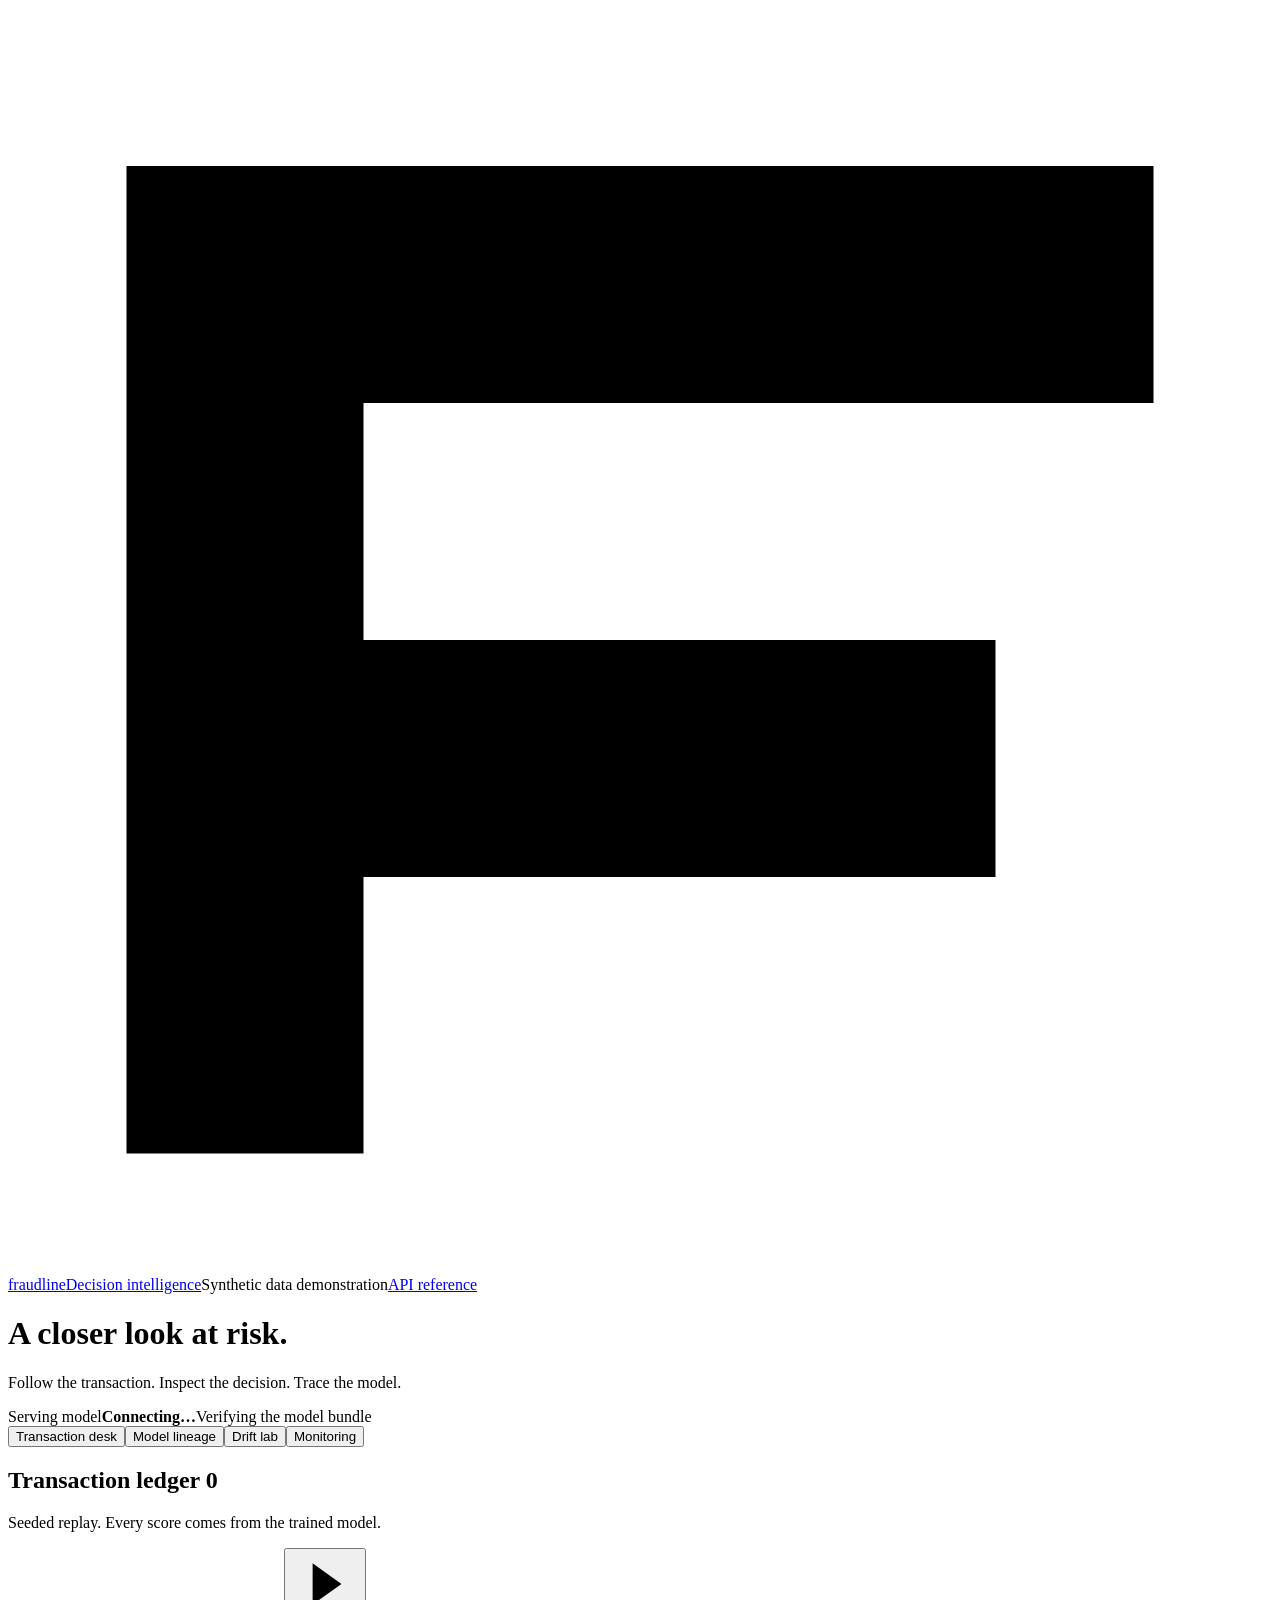
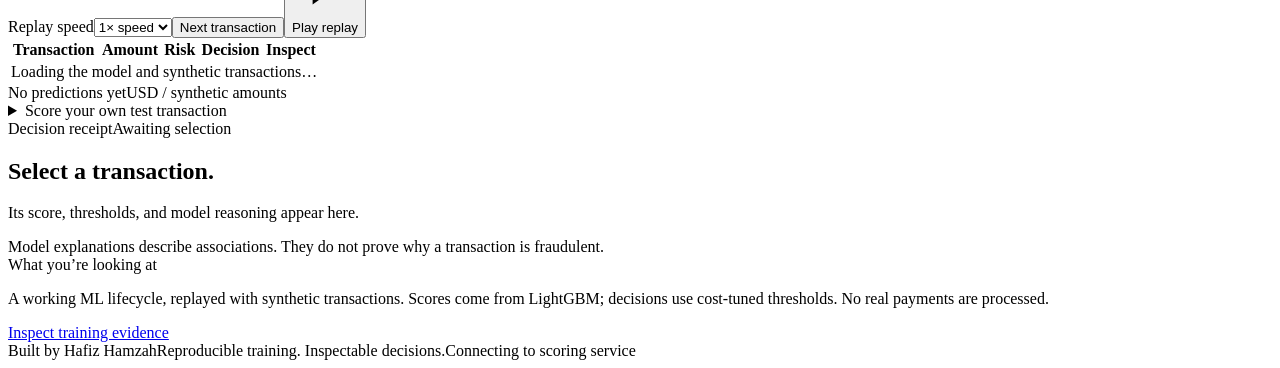
==== fraudline/web/index.html @ ee2d5711 "Build Fraudline fraud detection lifecycle and investigation desk" ====
<!doctype html>
<html lang="en"><head><meta charset="UTF-8"><meta name="viewport" content="width=device-width,initial-scale=1"><meta name="description" content="Fraudline — a synthetic fraud detection and MLOps investigation desk."><title>Fraudline — Transaction desk</title><link rel="stylesheet" href="/assets/style.css"><script src="/assets/app.js" defer></script></head>
<body><header class="masthead"><a class="wordmark" href="/" aria-label="Fraudline home"><svg viewBox="0 0 32 32" aria-hidden="true"><path d="M3 4h26v6H9v6h16v6H9v7H3z"/></svg>fraudline<span>Decision intelligence</span></a><span class="environment">Synthetic data demonstration</span><a href="/docs" class="api-link">API reference</a></header>
<main class="shell"><div class="intro"><div><h1>A closer look at risk.</h1><p>Follow the transaction. Inspect the decision. Trace the model.</p></div><div class="model-stamp"><span>Serving model</span><strong id="model-version">Connecting…</strong><span id="model-source">Verifying the model bundle</span></div></div>
<nav class="tabs" aria-label="Workspace"><button aria-current="page" data-view="desk">Transaction desk</button><button data-view="models">Model lineage</button><button data-view="drift">Drift lab</button><button data-view="monitoring">Monitoring</button></nav>
<div id="notice" role="status" aria-live="polite" hidden></div>
<section id="desk" class="view"><div class="desk-top"><div><h2>Transaction ledger <span id="ledger-count">0</span></h2><p>Seeded replay. Every score comes from the trained model.</p></div><div class="replay-controls"><label class="speed-label">Replay speed<select id="speed"><option value="1600">1× speed</option><option value="800">2× speed</option></select></label><button id="step" class="secondary">Next transaction</button><button id="play" class="primary"><svg viewBox="0 0 16 16" aria-hidden="true"><path d="m5 3 7 5-7 5z"/></svg><span>Play replay</span></button></div></div>
<div class="desk-grid"><div class="ledger-column"><div class="ledger-scroll"><table class="ledger"><thead><tr><th>Transaction</th><th>Amount</th><th>Risk</th><th>Decision</th><th><span class="sr-only">Inspect</span></th></tr></thead><tbody id="transactions"><tr><td colspan="5" class="empty">Loading the model and synthetic transactions…</td></tr></tbody></table></div><div class="ledger-foot"><span id="observed">No predictions yet</span><span>USD / synthetic amounts</span></div>
<details class="manual"><summary>Score your own test transaction</summary><form id="score-form"><p>Use illustrative values only. No card numbers or personal information.</p><div class="form-grid"><label>Amount (USD)<input name="amount" type="number" min="0.01" max="1000000" step="0.01" value="249" required></label><label>Distance<input name="distance" type="number" min="0" max="100000" step="0.1" value="280"></label><label>Product<select name="product"><option>W</option><option>C</option><option>R</option><option>H</option><option>S</option></select></label><label>Card network<select name="network"><option>visa</option><option>mastercard</option><option>american express</option><option>discover</option><option>unknown</option></select></label><label>Card type<select name="card_type"><option>debit</option><option>credit</option><option>unknown</option></select></label><label>Hour of day<input name="hour" type="number" min="0" max="23" value="2" required></label></div><label class="checkbox"><input name="identity" type="checkbox" checked>Identity information available</label><button class="primary" type="submit">Score transaction</button><p id="form-error" role="alert"></p></form></details></div>
<aside class="receipt" aria-label="Selected transaction decision"><div class="receipt-head"><span>Decision receipt</span><span id="receipt-number">Awaiting selection</span></div><div id="receipt-content"><h2>Select a transaction.</h2><p>Its score, thresholds, and model reasoning appear here.</p></div><div class="receipt-note">Model explanations describe associations. They do not prove why a transaction is fraudulent.</div></aside></div>
<div class="desk-context"><span class="context-title">What you’re looking at</span><p>A working ML lifecycle, replayed with synthetic transactions. Scores come from LightGBM; decisions use cost-tuned thresholds. No real payments are processed.</p><a href="#" id="lineage-link">Inspect training evidence</a></div></section>
<section id="models" class="view" hidden><div class="section-title"><h2>The evidence behind the model.</h2><p>Actual training artifacts, chronological evaluation, and promotion history.</p></div><div id="model-content" class="evidence-layout"><p>Loading training evidence…</p></div></section>
<section id="drift" class="view" hidden><div class="section-title"><h2>When the pattern changes.</h2><p>Compare an independent synthetic sample with an intentionally shifted one.</p></div><div class="scenario-controls"><button class="primary" data-scenario="reference" aria-pressed="true">Reference scenario</button><button class="secondary" data-scenario="shifted" aria-pressed="false">Inject synthetic drift</button></div><div id="drift-content" class="drift-layout"><p>Loading computed drift reports…</p></div><p class="footnote">These are precomputed demonstration reports. This control does not retrain or promote a model.</p></section>
<section id="monitoring" class="view" hidden><div class="section-title"><h2>Watch the service, not just the score.</h2><p>Scheduled monitoring uses recorded requests. Delayed labels establish performance.</p></div><button id="refresh-monitoring" class="secondary">Refresh report</button><div id="monitoring-content" class="monitoring-content"></div><a class="text-link" href="/metrics">Open Prometheus metrics</a></section>
</main><footer><span>Built by Hafiz Hamzah</span><span>Reproducible training. Inspectable decisions.</span><span id="connection">Connecting to scoring service</span></footer><noscript><p class="no-script">JavaScript is required for interactive scoring. The API is available at /docs.</p></noscript></body></html>
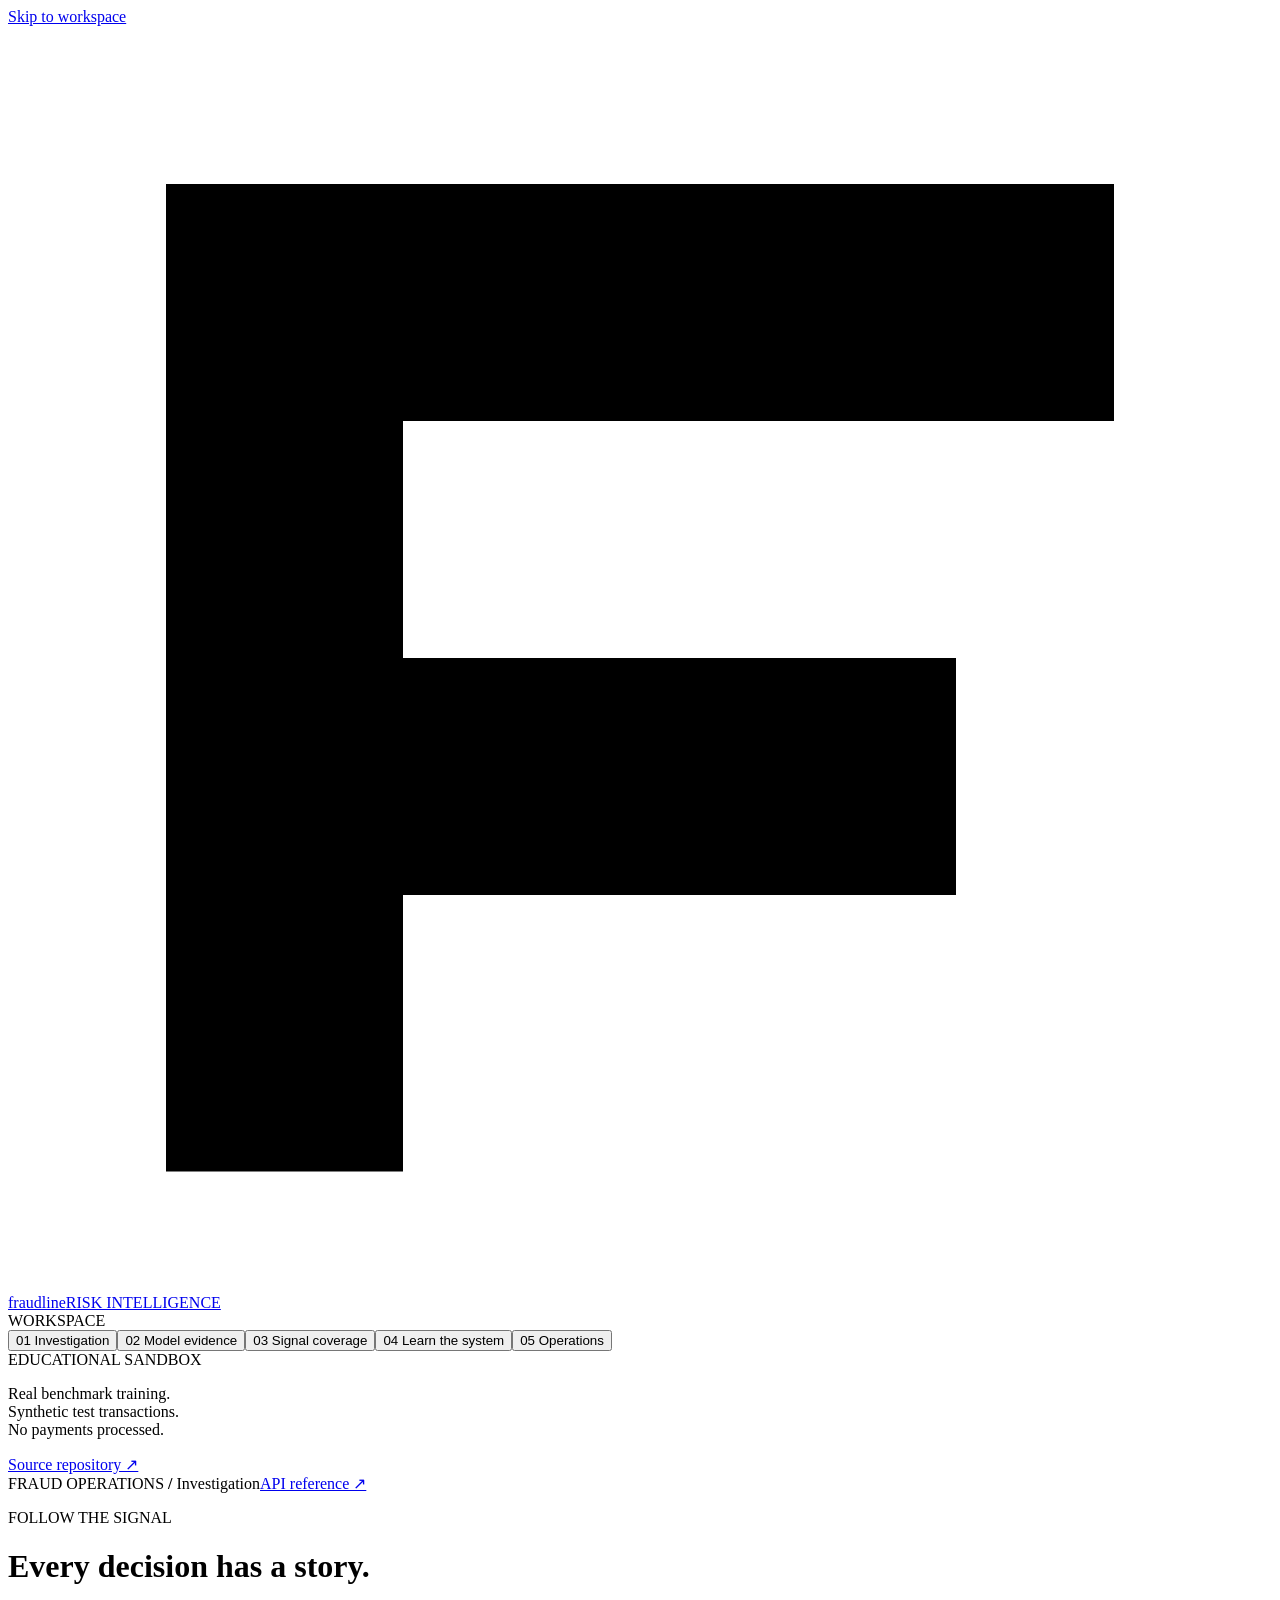
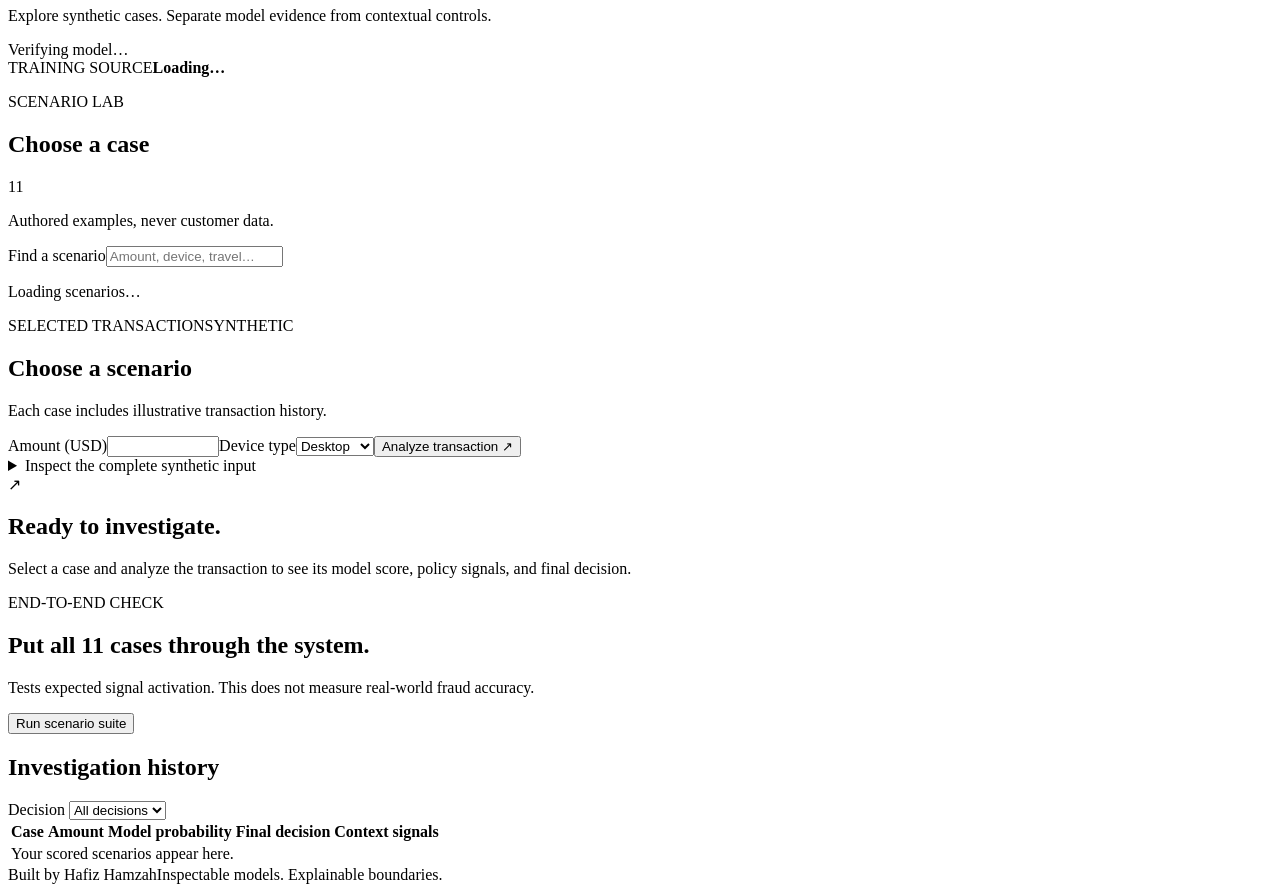
==== commit a632bed6: "Train IEEE model and redesign risk investigation workbench" ====
--- a/fraudline/web/index.html
+++ b/fraudline/web/index.html
@@ -1,15 +1,294 @@
 <!doctype html>
-<html lang="en"><head><meta charset="UTF-8"><meta name="viewport" content="width=device-width,initial-scale=1"><meta name="description" content="Fraudline — a synthetic fraud detection and MLOps investigation desk."><title>Fraudline — Transaction desk</title><link rel="stylesheet" href="/assets/style.css"><script src="/assets/app.js" defer></script></head>
-<body><header class="masthead"><a class="wordmark" href="/" aria-label="Fraudline home"><svg viewBox="0 0 32 32" aria-hidden="true"><path d="M3 4h26v6H9v6h16v6H9v7H3z"/></svg>fraudline<span>Decision intelligence</span></a><span class="environment">Synthetic data demonstration</span><a href="/docs" class="api-link">API reference</a></header>
-<main class="shell"><div class="intro"><div><h1>A closer look at risk.</h1><p>Follow the transaction. Inspect the decision. Trace the model.</p></div><div class="model-stamp"><span>Serving model</span><strong id="model-version">Connecting…</strong><span id="model-source">Verifying the model bundle</span></div></div>
-<nav class="tabs" aria-label="Workspace"><button aria-current="page" data-view="desk">Transaction desk</button><button data-view="models">Model lineage</button><button data-view="drift">Drift lab</button><button data-view="monitoring">Monitoring</button></nav>
-<div id="notice" role="status" aria-live="polite" hidden></div>
-<section id="desk" class="view"><div class="desk-top"><div><h2>Transaction ledger <span id="ledger-count">0</span></h2><p>Seeded replay. Every score comes from the trained model.</p></div><div class="replay-controls"><label class="speed-label">Replay speed<select id="speed"><option value="1600">1× speed</option><option value="800">2× speed</option></select></label><button id="step" class="secondary">Next transaction</button><button id="play" class="primary"><svg viewBox="0 0 16 16" aria-hidden="true"><path d="m5 3 7 5-7 5z"/></svg><span>Play replay</span></button></div></div>
-<div class="desk-grid"><div class="ledger-column"><div class="ledger-scroll"><table class="ledger"><thead><tr><th>Transaction</th><th>Amount</th><th>Risk</th><th>Decision</th><th><span class="sr-only">Inspect</span></th></tr></thead><tbody id="transactions"><tr><td colspan="5" class="empty">Loading the model and synthetic transactions…</td></tr></tbody></table></div><div class="ledger-foot"><span id="observed">No predictions yet</span><span>USD / synthetic amounts</span></div>
-<details class="manual"><summary>Score your own test transaction</summary><form id="score-form"><p>Use illustrative values only. No card numbers or personal information.</p><div class="form-grid"><label>Amount (USD)<input name="amount" type="number" min="0.01" max="1000000" step="0.01" value="249" required></label><label>Distance<input name="distance" type="number" min="0" max="100000" step="0.1" value="280"></label><label>Product<select name="product"><option>W</option><option>C</option><option>R</option><option>H</option><option>S</option></select></label><label>Card network<select name="network"><option>visa</option><option>mastercard</option><option>american express</option><option>discover</option><option>unknown</option></select></label><label>Card type<select name="card_type"><option>debit</option><option>credit</option><option>unknown</option></select></label><label>Hour of day<input name="hour" type="number" min="0" max="23" value="2" required></label></div><label class="checkbox"><input name="identity" type="checkbox" checked>Identity information available</label><button class="primary" type="submit">Score transaction</button><p id="form-error" role="alert"></p></form></details></div>
-<aside class="receipt" aria-label="Selected transaction decision"><div class="receipt-head"><span>Decision receipt</span><span id="receipt-number">Awaiting selection</span></div><div id="receipt-content"><h2>Select a transaction.</h2><p>Its score, thresholds, and model reasoning appear here.</p></div><div class="receipt-note">Model explanations describe associations. They do not prove why a transaction is fraudulent.</div></aside></div>
-<div class="desk-context"><span class="context-title">What you’re looking at</span><p>A working ML lifecycle, replayed with synthetic transactions. Scores come from LightGBM; decisions use cost-tuned thresholds. No real payments are processed.</p><a href="#" id="lineage-link">Inspect training evidence</a></div></section>
-<section id="models" class="view" hidden><div class="section-title"><h2>The evidence behind the model.</h2><p>Actual training artifacts, chronological evaluation, and promotion history.</p></div><div id="model-content" class="evidence-layout"><p>Loading training evidence…</p></div></section>
-<section id="drift" class="view" hidden><div class="section-title"><h2>When the pattern changes.</h2><p>Compare an independent synthetic sample with an intentionally shifted one.</p></div><div class="scenario-controls"><button class="primary" data-scenario="reference" aria-pressed="true">Reference scenario</button><button class="secondary" data-scenario="shifted" aria-pressed="false">Inject synthetic drift</button></div><div id="drift-content" class="drift-layout"><p>Loading computed drift reports…</p></div><p class="footnote">These are precomputed demonstration reports. This control does not retrain or promote a model.</p></section>
-<section id="monitoring" class="view" hidden><div class="section-title"><h2>Watch the service, not just the score.</h2><p>Scheduled monitoring uses recorded requests. Delayed labels establish performance.</p></div><button id="refresh-monitoring" class="secondary">Refresh report</button><div id="monitoring-content" class="monitoring-content"></div><a class="text-link" href="/metrics">Open Prometheus metrics</a></section>
-</main><footer><span>Built by Hafiz Hamzah</span><span>Reproducible training. Inspectable decisions.</span><span id="connection">Connecting to scoring service</span></footer><noscript><p class="no-script">JavaScript is required for interactive scoring. The API is available at /docs.</p></noscript></body></html>
+<html lang="en">
+  <head>
+    <meta charset="UTF-8" />
+    <meta name="viewport" content="width=device-width,initial-scale=1" />
+    <meta
+      name="description"
+      content="Fraudline: an IEEE-CIS trained fraud investigation workbench with transparent model evidence and synthetic risk scenarios."
+    />
+    <title>Fraudline — Risk workbench</title>
+    <link rel="stylesheet" href="/assets/style.css?v=20261117-2" />
+    <script src="/assets/app.js?v=20261117-2" defer></script>
+  </head>
+  <body>
+    <a class="skip" href="#main">Skip to workspace</a>
+    <aside class="rail">
+      <a href="/" class="brand"
+        ><svg viewBox="0 0 32 32" aria-hidden="true">
+          <path d="M4 4h24v6H10v6h14v6H10v7H4z" /></svg
+        >fraudline<span>RISK INTELLIGENCE</span></a
+      >
+      <div class="rail-label">WORKSPACE</div>
+      <nav aria-label="Workspace">
+        <button data-view="investigate" aria-current="page">
+          <span>01</span> Investigation</button
+        ><button data-view="evidence"><span>02</span> Model evidence</button
+        ><button data-view="coverage"><span>03</span> Signal coverage</button
+        ><button data-view="learn"><span>04</span> Learn the system</button
+        ><button data-view="operations"><span>05</span> Operations</button>
+      </nav>
+      <div class="rail-note">
+        <span class="dot"></span> EDUCATIONAL SANDBOX
+        <p>
+          Real benchmark training.<br />Synthetic test transactions.<br />No
+          payments processed.
+        </p>
+        <a
+          href="https://github.com/hafiz-fansuri/fraudline"
+          target="_blank"
+          rel="noreferrer"
+          >Source repository ↗</a
+        >
+      </div>
+    </aside>
+    <div class="workspace">
+      <header class="topbar">
+        <span
+          >FRAUD OPERATIONS <b>/</b>
+          <span id="breadcrumb">Investigation</span></span
+        ><a href="/docs">API reference ↗</a>
+      </header>
+      <main id="main">
+        <div class="page-heading">
+          <div>
+            <p class="eyebrow">FOLLOW THE SIGNAL</p>
+            <h1 id="page-title">Every decision has a story.</h1>
+            <p id="page-description">
+              Explore synthetic cases. Separate model evidence from contextual
+              controls.
+            </p>
+          </div>
+          <div class="connection">
+            <span class="dot"></span
+            ><span id="connection">Verifying model…</span>
+          </div>
+        </div>
+        <div id="notice" role="status" aria-live="polite" hidden></div>
+        <div class="stats" id="stats">
+          <div><span>TRAINING SOURCE</span><strong>Loading…</strong></div>
+        </div>
+        <section class="view" id="investigate">
+          <div class="workbench">
+            <aside class="scenario-panel">
+              <div class="panel-heading">
+                <div>
+                  <p class="eyebrow">SCENARIO LAB</p>
+                  <h2>Choose a case</h2>
+                </div>
+                <span class="count">11</span>
+              </div>
+              <p class="muted">Authored examples, never customer data.</p>
+              <label class="search-label"
+                >Find a scenario<input
+                  id="search"
+                  type="search"
+                  placeholder="Amount, device, travel…"
+              /></label>
+              <div id="scenario-list" class="scenario-list">
+                <p>Loading scenarios…</p>
+              </div>
+            </aside>
+            <div class="case-column">
+              <article class="case-card">
+                <div class="panel-heading">
+                  <span class="eyebrow">SELECTED TRANSACTION</span
+                  ><span class="tag">SYNTHETIC</span>
+                </div>
+                <h2 id="case-title">Choose a scenario</h2>
+                <p id="case-description" class="muted">
+                  Each case includes illustrative transaction history.
+                </p>
+                <div class="transaction-facts" id="transaction-facts"></div>
+                <form id="score-form">
+                  <div class="input-row">
+                    <label
+                      >Amount (USD)<input
+                        id="amount"
+                        type="number"
+                        min="0.01"
+                        max="1000000"
+                        step="0.01"
+                        required /></label
+                    ><label
+                      >Device type<select id="device">
+                        <option value="desktop">Desktop</option>
+                        <option value="mobile">Mobile</option>
+                        <option value="unknown">Unknown</option>
+                      </select></label
+                    ><button type="submit" class="primary" id="score">
+                      Analyze transaction <span>↗</span>
+                    </button>
+                  </div>
+                </form>
+                <details>
+                  <summary>Inspect the complete synthetic input</summary>
+                  <pre id="payload"></pre>
+                </details>
+              </article>
+              <article id="decision" class="decision-card" aria-live="polite">
+                <div class="empty-mark">↗</div>
+                <h2>Ready to investigate.</h2>
+                <p>
+                  Select a case and analyze the transaction to see its model
+                  score, policy signals, and final decision.
+                </p>
+              </article>
+            </div>
+          </div>
+          <section class="run-panel">
+            <div>
+              <p class="eyebrow">END-TO-END CHECK</p>
+              <h2>Put all 11 cases through the system.</h2>
+              <p class="muted">
+                Tests expected signal activation. This does not measure
+                real-world fraud accuracy.
+              </p>
+            </div>
+            <button id="run-all" class="secondary">Run scenario suite</button>
+            <div id="suite-result" role="status"></div>
+          </section>
+          <div class="panel ledger-panel">
+            <div class="panel-heading">
+              <h2>Investigation history</h2>
+              <label
+                >Decision
+                <select id="filter">
+                  <option value="all">All decisions</option>
+                  <option>approve</option>
+                  <option>review</option>
+                  <option>block</option>
+                </select></label
+              >
+            </div>
+            <div class="table-scroll">
+              <table>
+                <thead>
+                  <tr>
+                    <th>Case</th>
+                    <th>Amount</th>
+                    <th>Model probability</th>
+                    <th>Final decision</th>
+                    <th>Context signals</th>
+                  </tr>
+                </thead>
+                <tbody id="ledger">
+                  <tr>
+                    <td colspan="5" class="muted">
+                      Your scored scenarios appear here.
+                    </td>
+                  </tr>
+                </tbody>
+              </table>
+            </div>
+          </div>
+        </section>
+        <section class="view" id="evidence" hidden>
+          <div id="model-content" class="panel">Loading evaluated model…</div>
+        </section>
+        <section class="view" id="coverage" hidden>
+          <div class="section-intro">
+            <h2>Nine factors. Honest boundaries.</h2>
+            <p>
+              The benchmark cannot teach signals it does not contain. Trained
+              features and contextual controls are identified separately.
+            </p>
+          </div>
+          <div id="factor-grid" class="factor-grid"></div>
+        </section>
+        <section class="view" id="learn" hidden>
+          <div class="learning-grid">
+            <article class="panel learning-intro">
+              <p class="eyebrow">FROM RAW ROWS TO DECISIONS</p>
+              <h2>Understand every step.</h2>
+              <p>
+                A complete guide to the data, feature engineering, training,
+                evaluation, controls, interface, deployment, and limitations.
+              </p>
+              <a class="primary link-button" href="/guide"
+                >Read the A–Z guide ↗</a
+              ><a class="text-link" href="/assets/learning-guide.md" download
+                >Download the full guide (.md)</a
+              ><a
+                class="text-link"
+                href="https://github.com/hafiz-fansuri/fraudline/blob/main/fraudline/pipeline.py"
+                target="_blank"
+                rel="noreferrer"
+                >Open the actual training file ↗</a
+              >
+            </article>
+            <div class="pipeline">
+              <div>
+                <b>01</b>
+                <h3>Prepare</h3>
+                <p>
+                  Join the two IEEE files. Validate rows. Build history using
+                  only earlier events.
+                </p>
+                <code>data.py + history.py</code>
+              </div>
+              <div>
+                <b>02</b>
+                <h3>Train & calibrate</h3>
+                <p>
+                  Fit LightGBM, calibrate probabilities, and choose cost-based
+                  decision thresholds.
+                </p>
+                <code>pipeline.py → _train()</code>
+              </div>
+              <div>
+                <b>03</b>
+                <h3>Evaluate</h3>
+                <p>
+                  Compare against logistic regression on a later, untouched time
+                  interval.
+                </p>
+                <code>evaluation.json</code>
+              </div>
+              <div>
+                <b>04</b>
+                <h3>Score & explain</h3>
+                <p>
+                  Calculate a model probability, apply explicit controls, and
+                  write an audit record.
+                </p>
+                <code>model.py + signals.py + api.py</code>
+              </div>
+            </div>
+          </div>
+        </section>
+        <section class="view" id="operations" hidden>
+          <article class="panel">
+            <div class="panel-heading">
+              <div>
+                <p class="eyebrow">SERVICE HEALTH</p>
+                <h2>Observe the system.</h2>
+              </div>
+              <button id="refresh-operations" class="secondary">
+                Refresh reports
+              </button>
+            </div>
+            <p class="muted">
+              Vercel serves inference; scheduled monitoring and durable storage
+              belong to the local operations stack.
+            </p>
+            <div id="operations-content"></div>
+            <a class="text-link" href="/metrics">Open Prometheus metrics ↗</a
+            ><a class="text-link" href="/api/monitoring"
+              >Inspect the complete monitoring report ↗</a
+            >
+          </article>
+        </section>
+        <footer>
+          <span>Built by Hafiz Hamzah</span
+          ><span>Inspectable models. Explainable boundaries.</span
+          ><span id="model-version"></span>
+        </footer>
+      </main>
+    </div>
+    <noscript
+      >Enable JavaScript to investigate cases. The learning guide is available
+      at <a href="/guide">/guide</a>.</noscript
+    >
+  </body>
+</html>
